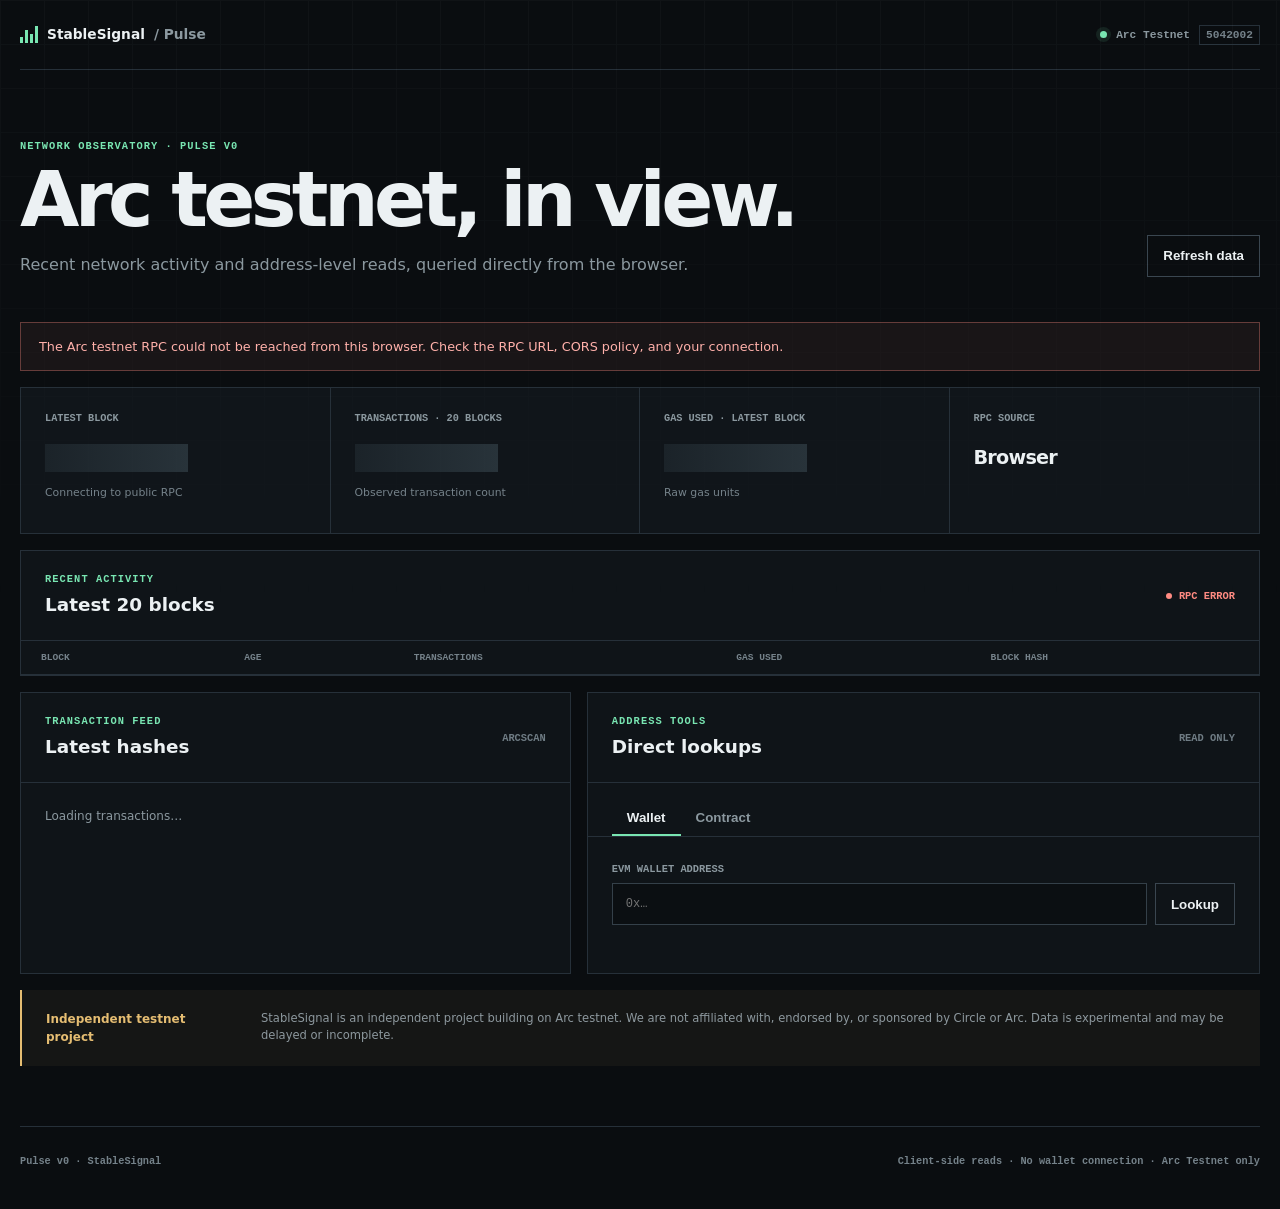
==== pulse/index.html @ 356df687 "Launch Pulse public beta" ====
<!doctype html>
<html lang="en">
  <head>
    <meta charset="UTF-8">
    <meta name="viewport" content="width=device-width, initial-scale=1.0">
    <meta name="description" content="Pulse — Arc testnet activity dashboard and research feed by StableSignal.">
    <meta name="theme-color" content="#0a0d10">
    <meta property="og:type" content="website">
    <meta property="og:title" content="Pulse public beta — StableSignal">
    <meta property="og:description" content="Inspect recent Arc testnet blocks, transactions, gas use, wallets, and contracts.">
    <meta property="og:url" content="https://stablesignal.github.io/pulse/">
    <meta property="og:image" content="https://stablesignal.github.io/assets/brand/stablesignal-pulse-og-v1.png">
    <meta property="og:image:alt" content="StableSignal Pulse public beta — Arc testnet, in view.">
    <meta name="twitter:card" content="summary_large_image">
    <meta name="twitter:image" content="https://stablesignal.github.io/assets/brand/stablesignal-pulse-og-v1.png">
    <meta name="twitter:image:alt" content="StableSignal Pulse public beta — Arc testnet, in view.">
    <link rel="canonical" href="https://stablesignal.github.io/pulse/">
    <title>Pulse — StableSignal</title>
    <script type="module" crossorigin src="/pulse/assets/index-BqpRdnOX.js"></script>
    <link rel="modulepreload" crossorigin href="/pulse/assets/utils-Bpv4vmSW.js">
    <link rel="modulepreload" crossorigin href="/pulse/assets/secp256k1-BNHPt8Gq.js">
    <link rel="modulepreload" crossorigin href="/pulse/assets/localBatchGatewayRequest-DlCigo_h.js">
    <link rel="stylesheet" crossorigin href="/pulse/assets/index-sJDBRAoM.css">
  </head>
  <body>
    <a class="skip-link" href="#main">Skip to dashboard</a>
    <div id="app"></div>
  </body>
</html>
---- pulse/assets/index-sJDBRAoM.css ----
:root{--lightningcss-light: ;--lightningcss-dark:initial;color-scheme:dark;--bg:#0a0d10;--panel:#10151a;--panel2:#141a20;--line:#263039;--text:#ecf1f3;--muted:#8b989f;--green:#79e6b2;--green-dim:#79e6b219;--amber:#e5bd72;--red:#ff8b82;font-synthesis:none;font-family:Inter,ui-sans-serif,system-ui,-apple-system,Segoe UI,sans-serif}*{box-sizing:border-box}html{scroll-behavior:smooth}body{background:var(--bg);color:var(--text);margin:0;line-height:1.5}body:before{content:"";pointer-events:none;opacity:.028;background-image:linear-gradient(var(--text) 1px,transparent 1px),linear-gradient(90deg,var(--text) 1px,transparent 1px);background-size:44px 44px;position:fixed;inset:0;-webkit-mask-image:linear-gradient(#000,#0000 75%);mask-image:linear-gradient(#000,#0000 75%)}a{color:inherit}.skip-link{z-index:20;background:var(--green);color:#07110d;padding:10px 14px;position:fixed;top:-100px;left:16px}.skip-link:focus{top:16px}.topbar,main,footer{width:min(100% - 40px,1320px);margin:auto}.topbar{border-bottom:1px solid var(--line);justify-content:space-between;align-items:center;height:70px;display:flex}.brand{align-items:center;gap:9px;font-size:.86rem;font-weight:750;text-decoration:none;display:flex}.brand b{color:var(--muted);font-weight:550}.signal{align-items:flex-end;gap:2px;height:17px;display:flex}.signal i{background:var(--green);width:3px}.signal i:first-child{height:6px}.signal i:nth-child(2){height:13px}.signal i:nth-child(3){height:9px}.signal i:nth-child(4){height:17px}.network{color:var(--muted);align-items:center;gap:9px;font:650 .7rem ui-monospace,monospace;display:flex}.network code{border:1px solid var(--line);color:#75828a;padding:3px 6px}.live-dot{background:var(--green);width:7px;height:7px;box-shadow:0 0 0 4px var(--green-dim);border-radius:50%}.intro{justify-content:space-between;align-items:end;gap:32px;padding:70px 0 45px;display:flex}.eyebrow{color:var(--green);letter-spacing:.1em;margin:0 0 12px;font:700 .65rem ui-monospace,monospace}.intro h1{letter-spacing:-.06em;margin:0 0 16px;font-size:clamp(3rem,6vw,5.5rem);line-height:.95}.intro p:last-child{color:var(--muted);margin:0;font-size:1rem}.button{min-height:42px;color:var(--text);cursor:pointer;background:0 0;border:1px solid #3a4650;padding:8px 15px;font-weight:700}.button:hover:not(:disabled){border-color:var(--green);color:var(--green)}.button:disabled{opacity:.5;cursor:wait}.alert{border:1px solid;margin-bottom:16px;padding:14px 18px}.alert.error{color:#ffb0aa;background:#ff8b8210;border-color:#ff8b8255;font-size:.8rem}.metrics{border:1px solid var(--line);background:var(--panel);grid-template-columns:repeat(4,1fr);display:grid}.metrics article{border-right:1px solid var(--line);min-height:145px;padding:24px}.metrics article:last-child{border:0}.metrics span{color:var(--muted);text-transform:uppercase;font:700 .64rem ui-monospace,monospace;display:block}.metrics strong{letter-spacing:-.04em;margin:20px 0 7px;font-size:1.7rem;display:block}.metrics small{color:#75828a;font-size:.68rem}.metrics .rpc-label{font-size:1.2rem}.skeleton{background:linear-gradient(90deg,#1b2329,#28333a,#1b2329) 0 0/200% 100%;width:55%;height:28px;animation:1.4s infinite shimmer;color:#0000!important}.panel{border:1px solid var(--line);background:#10151ae8;margin-top:16px}.panel-head{border-bottom:1px solid var(--line);justify-content:space-between;align-items:center;min-height:90px;padding:20px 24px;display:flex}.panel-head .eyebrow{margin-bottom:6px}.panel-head h2{margin:0;font-size:1.15rem}.panel-head>span{color:#6f7c84;text-transform:uppercase;font:650 .65rem ui-monospace,monospace}.state:before{content:"";background:currentColor;border-radius:50%;width:6px;height:6px;margin-right:7px;display:inline-block}.state.loading{color:var(--amber)}.state.ready{color:var(--green)}.state.failed{color:var(--red)}.table-scroll{overflow:auto}table{border-collapse:collapse;text-align:left;width:100%;min-width:790px}th{border-bottom:1px solid var(--line);color:#75828a;text-transform:uppercase;padding:11px 20px;font:700 .6rem ui-monospace,monospace}td{color:#a9b3b9;border-bottom:1px solid #202930;padding:13px 20px;font-size:.75rem}tr:last-child td{border:0}td a{color:var(--green);font-weight:700;text-decoration:none}td code{color:#7f8c93}.lower-grid{grid-template-columns:.9fr 1.1fr;gap:16px;display:grid}.transactions{margin:0;padding:0 24px 16px;list-style:none}.transactions li{border-bottom:1px solid var(--line)}.transactions li:last-child{border:0}.transactions a{justify-content:space-between;padding:13px 0;text-decoration:none;display:flex}.transactions code{color:#a9b3b9;font-size:.7rem}.transactions span{color:var(--green);font-size:.65rem}.empty{color:var(--muted);padding:24px 0;font-size:.75rem}.tabs{border-bottom:1px solid var(--line);padding:18px 24px 0;display:flex}.tab{color:var(--muted);cursor:pointer;background:0 0;border:0;border-bottom:2px solid #0000;padding:9px 15px;font-weight:700}.tab.active{border-color:var(--green);color:var(--text)}form{padding:26px 24px 18px}label{color:var(--muted);text-transform:uppercase;margin-bottom:8px;font:700 .65rem ui-monospace,monospace;display:block}.input-row{gap:8px;display:flex}input{min-width:0;color:var(--text);background:#0b0f12;border:1px solid #344049;flex:1;padding:11px 13px;font:.75rem ui-monospace,monospace}input:focus{border-color:var(--green)}.form-message{min-height:20px;margin:10px 0 0;font-size:.7rem}.error-text{color:var(--red)}.loading-text{color:var(--amber)}.lookup-result{border-top:1px solid var(--line);margin:0 24px 24px}.lookup-result div{border-bottom:1px solid var(--line);justify-content:space-between;gap:20px;padding:11px 0;font-size:.72rem;display:flex}.lookup-result span{color:var(--muted)}.lookup-result a{color:var(--green);text-decoration:none}.disclaimer{border-left:2px solid var(--amber);background:#e5bd720d;grid-template-columns:190px 1fr;gap:25px;margin-top:16px;padding:20px 24px;display:grid}.disclaimer strong{color:var(--amber);font-size:.75rem}.disclaimer p{color:#8d989e;margin:0;font-size:.72rem}footer{border-top:1px solid var(--line);color:#75828a;justify-content:space-between;gap:20px;margin-top:60px;padding:28px 0 42px;font:650 .64rem ui-monospace,monospace;display:flex}:focus-visible{outline:2px solid var(--green);outline-offset:3px}[hidden]{display:none!important}@keyframes shimmer{to{background-position:-200% 0}}@media (width<=900px){.metrics{grid-template-columns:repeat(2,1fr)}.metrics article:nth-child(2){border-right:0}.metrics article:nth-child(-n+2){border-bottom:1px solid var(--line)}.lower-grid{grid-template-columns:1fr}}@media (width<=620px){.topbar,main,footer{width:calc(100% - 28px)}.network code{display:none}.intro{flex-direction:column;align-items:start;padding-top:52px}.intro h1{font-size:3.4rem}.metrics{grid-template-columns:1fr}.metrics article,.metrics article:nth-child(2){border-right:0;border-bottom:1px solid var(--line);min-height:125px}.principles{grid-template-columns:1fr}.disclaimer{grid-template-columns:1fr;gap:7px}footer{flex-direction:column}}@media (prefers-reduced-motion:reduce){html{scroll-behavior:auto}.skeleton{animation:none}}
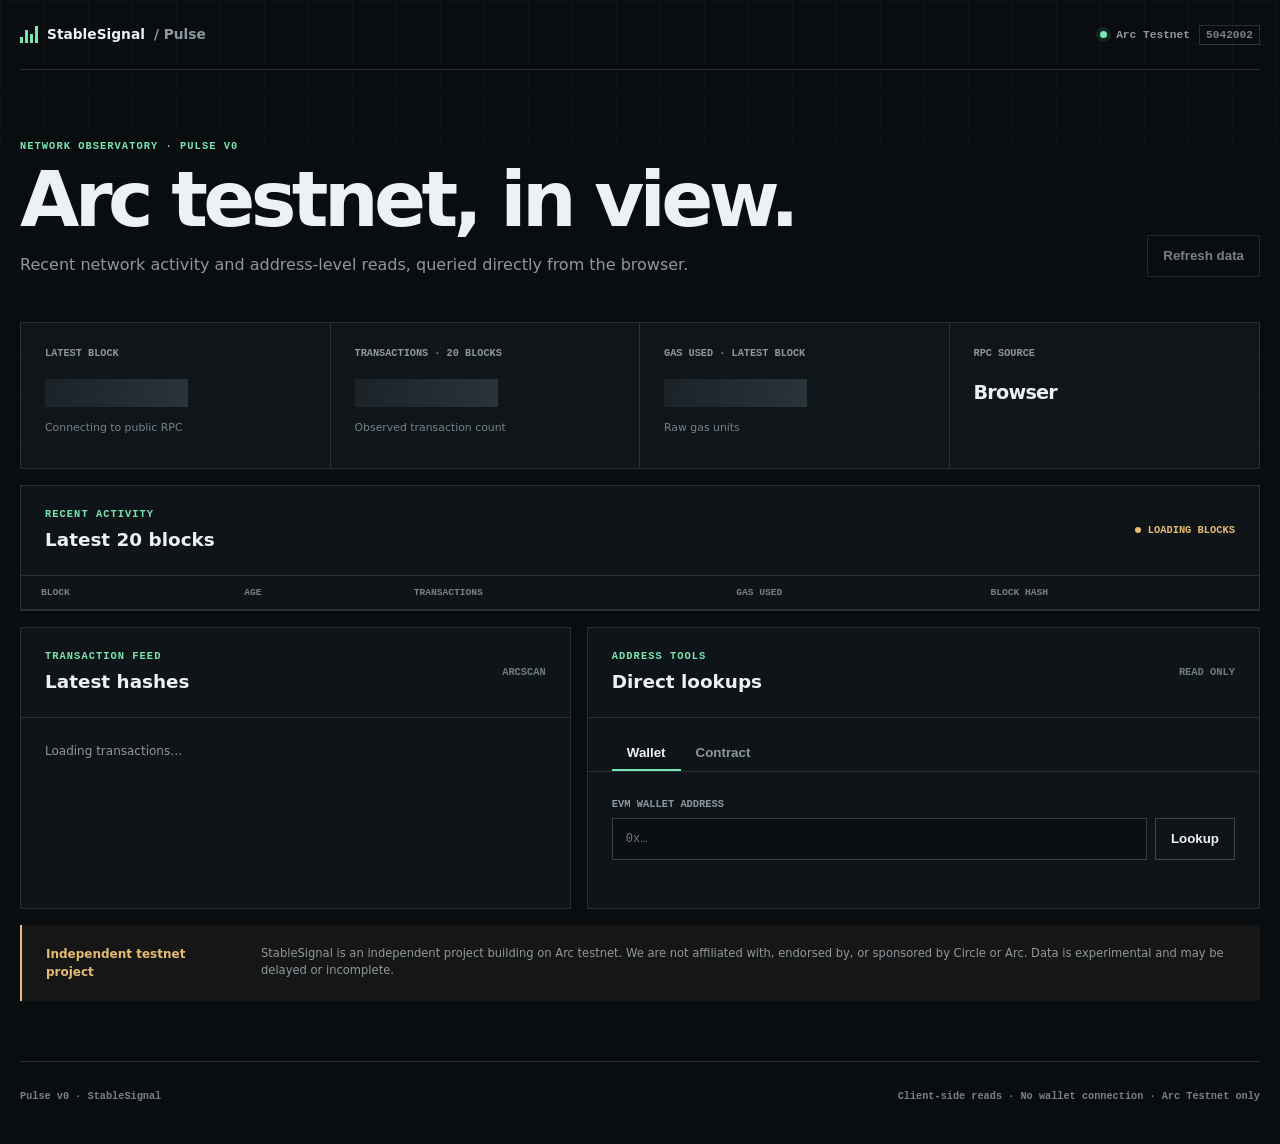
==== commit c1ee72f7: "Publish Pulse RPC retry fix" ====
--- a/pulse/index.html
+++ b/pulse/index.html
@@ -16,7 +16,7 @@
     <meta name="twitter:image:alt" content="StableSignal Pulse public beta — Arc testnet, in view.">
     <link rel="canonical" href="https://stablesignal.github.io/pulse/">
     <title>Pulse — StableSignal</title>
-    <script type="module" crossorigin src="/pulse/assets/index-BqpRdnOX.js"></script>
+    <script type="module" crossorigin src="/pulse/assets/index-CzI48eIu.js"></script>
     <link rel="modulepreload" crossorigin href="/pulse/assets/utils-Bpv4vmSW.js">
     <link rel="modulepreload" crossorigin href="/pulse/assets/secp256k1-BNHPt8Gq.js">
     <link rel="modulepreload" crossorigin href="/pulse/assets/localBatchGatewayRequest-DlCigo_h.js">
@@ -25,5 +25,6 @@
   <body>
     <a class="skip-link" href="#main">Skip to dashboard</a>
     <div id="app"></div>
+
   </body>
 </html>
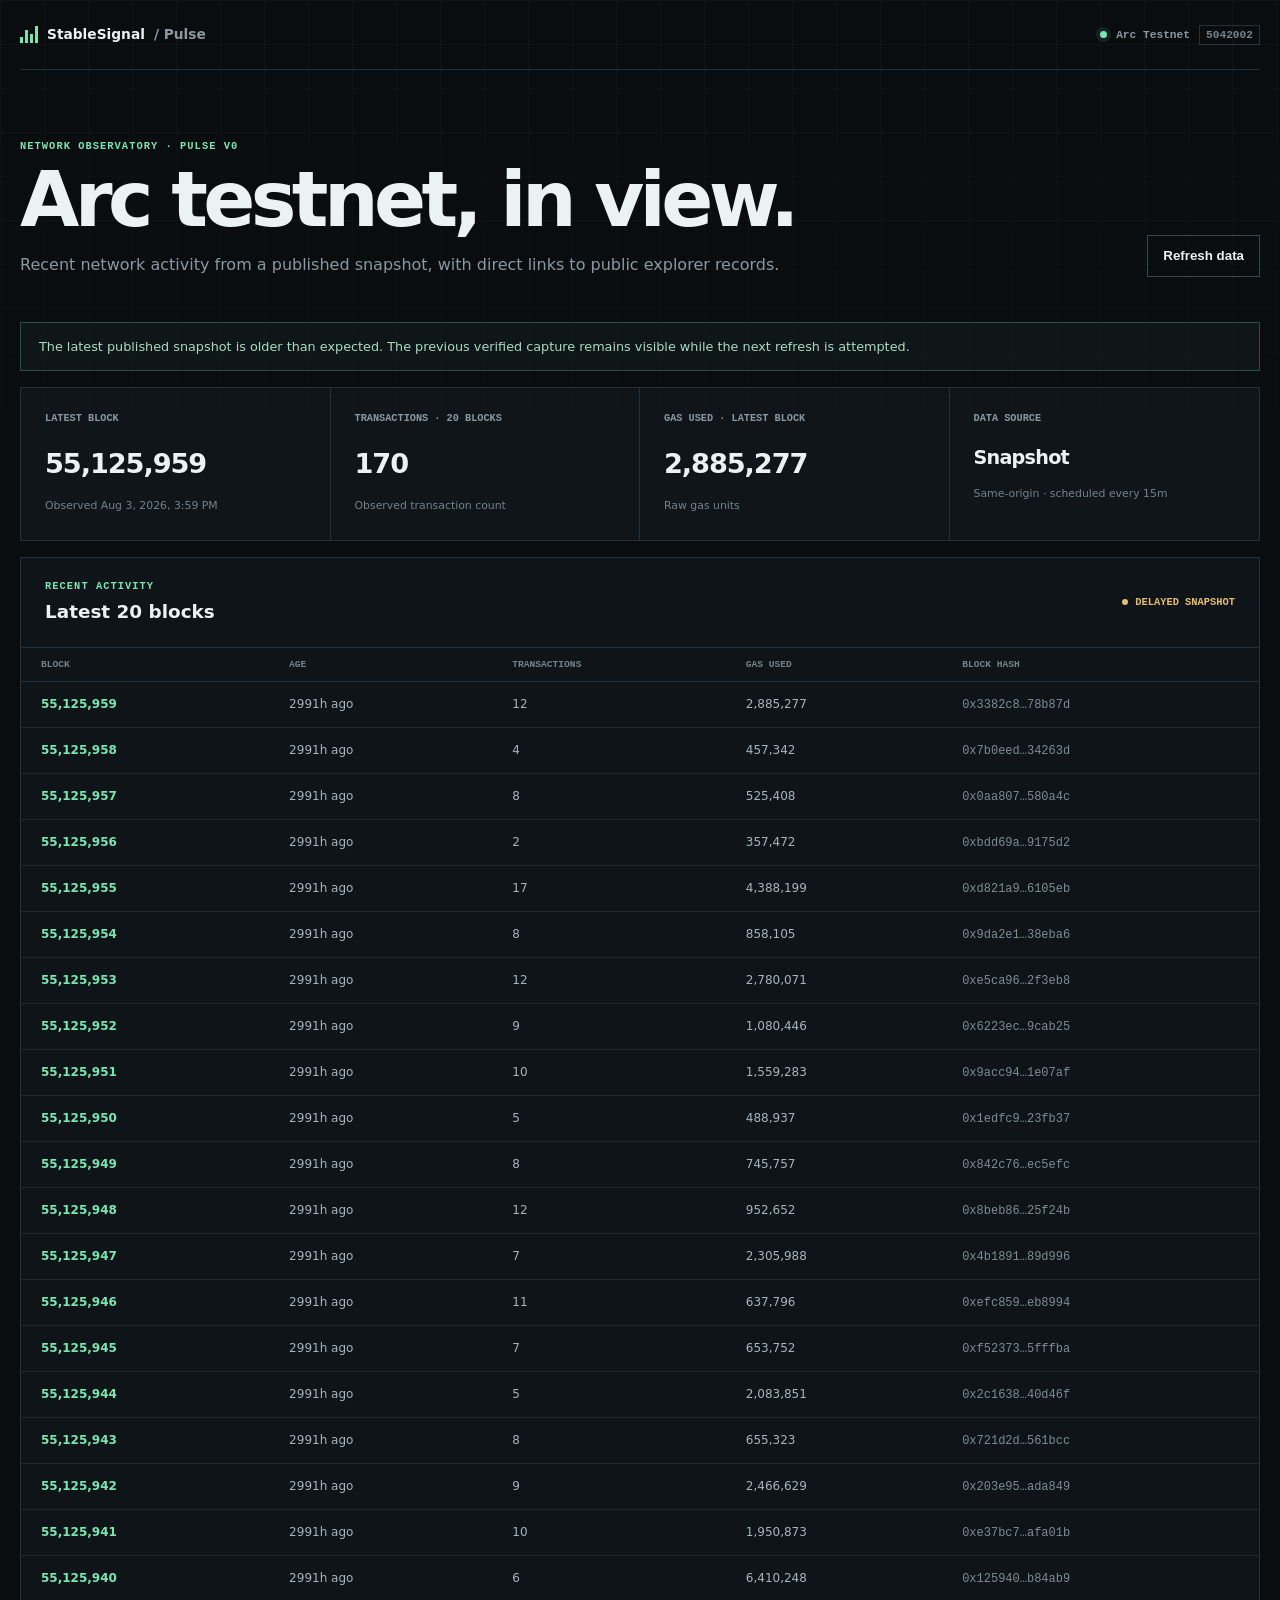
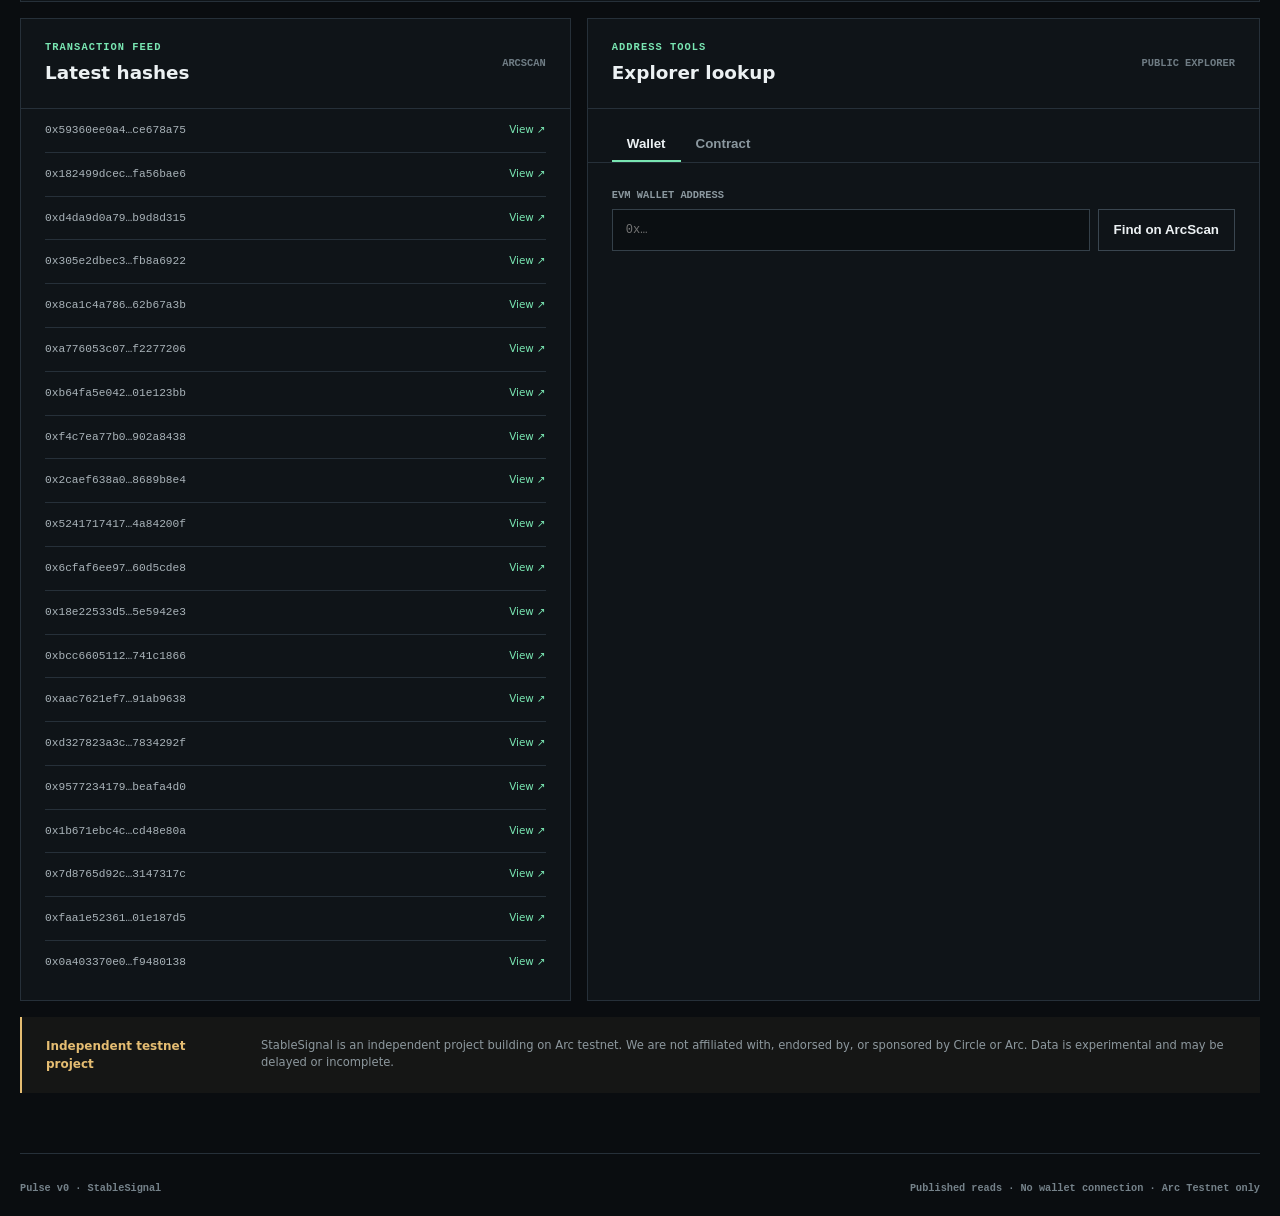
==== commit c884802d: "Deploy scheduled Pulse snapshots" ====
--- a/pulse/index.html
+++ b/pulse/index.html
@@ -16,11 +16,11 @@
     <meta name="twitter:image:alt" content="StableSignal Pulse public beta — Arc testnet, in view.">
     <link rel="canonical" href="https://stablesignal.github.io/pulse/">
     <title>Pulse — StableSignal</title>
-    <script type="module" crossorigin src="/pulse/assets/index-CzI48eIu.js"></script>
+    <script type="module" crossorigin src="/pulse/assets/index-BDKG2Xv6.js"></script>
     <link rel="modulepreload" crossorigin href="/pulse/assets/utils-Bpv4vmSW.js">
     <link rel="modulepreload" crossorigin href="/pulse/assets/secp256k1-BNHPt8Gq.js">
     <link rel="modulepreload" crossorigin href="/pulse/assets/localBatchGatewayRequest-DlCigo_h.js">
-    <link rel="stylesheet" crossorigin href="/pulse/assets/index-sJDBRAoM.css">
+    <link rel="stylesheet" crossorigin href="/pulse/assets/index-BxVTmXwG.css">
   </head>
   <body>
     <a class="skip-link" href="#main">Skip to dashboard</a>
--- a/pulse/assets/index-BxVTmXwG.css
+++ b/pulse/assets/index-BxVTmXwG.css
@@ -0,0 +1 @@
+:root{--lightningcss-light: ;--lightningcss-dark:initial;color-scheme:dark;--bg:#0a0d10;--panel:#10151a;--panel2:#141a20;--line:#263039;--text:#ecf1f3;--muted:#8b989f;--green:#79e6b2;--green-dim:#79e6b219;--amber:#e5bd72;--red:#ff8b82;font-synthesis:none;font-family:Inter,ui-sans-serif,system-ui,-apple-system,Segoe UI,sans-serif}*{box-sizing:border-box}html{scroll-behavior:smooth}body{background:var(--bg);color:var(--text);margin:0;line-height:1.5}body:before{content:"";pointer-events:none;opacity:.028;background-image:linear-gradient(var(--text) 1px,transparent 1px),linear-gradient(90deg,var(--text) 1px,transparent 1px);background-size:44px 44px;position:fixed;inset:0;-webkit-mask-image:linear-gradient(#000,#0000 75%);mask-image:linear-gradient(#000,#0000 75%)}a{color:inherit}.skip-link{z-index:20;background:var(--green);color:#07110d;padding:10px 14px;position:fixed;top:-100px;left:16px}.skip-link:focus{top:16px}.topbar,main,footer{width:min(100% - 40px,1320px);margin:auto}.topbar{border-bottom:1px solid var(--line);justify-content:space-between;align-items:center;height:70px;display:flex}.brand{align-items:center;gap:9px;font-size:.86rem;font-weight:750;text-decoration:none;display:flex}.brand b{color:var(--muted);font-weight:550}.signal{align-items:flex-end;gap:2px;height:17px;display:flex}.signal i{background:var(--green);width:3px}.signal i:first-child{height:6px}.signal i:nth-child(2){height:13px}.signal i:nth-child(3){height:9px}.signal i:nth-child(4){height:17px}.network{color:var(--muted);align-items:center;gap:9px;font:650 .7rem ui-monospace,monospace;display:flex}.network code{border:1px solid var(--line);color:#75828a;padding:3px 6px}.live-dot{background:var(--green);width:7px;height:7px;box-shadow:0 0 0 4px var(--green-dim);border-radius:50%}.intro{justify-content:space-between;align-items:end;gap:32px;padding:70px 0 45px;display:flex}.eyebrow{color:var(--green);letter-spacing:.1em;margin:0 0 12px;font:700 .65rem ui-monospace,monospace}.intro h1{letter-spacing:-.06em;margin:0 0 16px;font-size:clamp(3rem,6vw,5.5rem);line-height:.95}.intro p:last-child{color:var(--muted);margin:0;font-size:1rem}.button{min-height:42px;color:var(--text);cursor:pointer;background:0 0;border:1px solid #3a4650;padding:8px 15px;font-weight:700}.button:hover:not(:disabled){border-color:var(--green);color:var(--green)}.button:disabled{opacity:.5;cursor:wait}.alert{border:1px solid;margin-bottom:16px;padding:14px 18px}.alert.error{color:#ffb0aa;background:#ff8b8210;border-color:#ff8b8255;font-size:.8rem}.metrics{border:1px solid var(--line);background:var(--panel);grid-template-columns:repeat(4,1fr);display:grid}.metrics article{border-right:1px solid var(--line);min-height:145px;padding:24px}.metrics article:last-child{border:0}.metrics span{color:var(--muted);text-transform:uppercase;font:700 .64rem ui-monospace,monospace;display:block}.metrics strong{letter-spacing:-.04em;margin:20px 0 7px;font-size:1.7rem;display:block}.metrics small{color:#75828a;font-size:.68rem}.metrics .rpc-label{font-size:1.2rem}.skeleton{background:linear-gradient(90deg,#1b2329,#28333a,#1b2329) 0 0/200% 100%;width:55%;height:28px;animation:1.4s infinite shimmer;color:#0000!important}.panel{border:1px solid var(--line);background:#10151ae8;margin-top:16px}.panel-head{border-bottom:1px solid var(--line);justify-content:space-between;align-items:center;min-height:90px;padding:20px 24px;display:flex}.panel-head .eyebrow{margin-bottom:6px}.panel-head h2{margin:0;font-size:1.15rem}.panel-head>span{color:#6f7c84;text-transform:uppercase;font:650 .65rem ui-monospace,monospace}.state:before{content:"";background:currentColor;border-radius:50%;width:6px;height:6px;margin-right:7px;display:inline-block}.state.loading{color:var(--amber)}.state.ready{color:var(--green)}.state.failed{color:var(--red)}.table-scroll{overflow:auto}table{border-collapse:collapse;text-align:left;width:100%;min-width:790px}th{border-bottom:1px solid var(--line);color:#75828a;text-transform:uppercase;padding:11px 20px;font:700 .6rem ui-monospace,monospace}td{color:#a9b3b9;border-bottom:1px solid #202930;padding:13px 20px;font-size:.75rem}tr:last-child td{border:0}td a{color:var(--green);font-weight:700;text-decoration:none}td code{color:#7f8c93}.lower-grid{grid-template-columns:.9fr 1.1fr;gap:16px;display:grid}.transactions{margin:0;padding:0 24px 16px;list-style:none}.transactions li{border-bottom:1px solid var(--line)}.transactions li:last-child{border:0}.transactions a{justify-content:space-between;padding:13px 0;text-decoration:none;display:flex}.transactions code{color:#a9b3b9;font-size:.7rem}.transactions span{color:var(--green);font-size:.65rem}.empty{color:var(--muted);padding:24px 0;font-size:.75rem}.tabs{border-bottom:1px solid var(--line);padding:18px 24px 0;display:flex}.tab{color:var(--muted);cursor:pointer;background:0 0;border:0;border-bottom:2px solid #0000;padding:9px 15px;font-weight:700}.tab.active{border-color:var(--green);color:var(--text)}form{padding:26px 24px 18px}label{color:var(--muted);text-transform:uppercase;margin-bottom:8px;font:700 .65rem ui-monospace,monospace;display:block}.input-row{gap:8px;display:flex}input{min-width:0;color:var(--text);background:#0b0f12;border:1px solid #344049;flex:1;padding:11px 13px;font:.75rem ui-monospace,monospace}input:focus{border-color:var(--green)}.form-message{min-height:20px;margin:10px 0 0;font-size:.7rem}.error-text{color:var(--red)}.loading-text{color:var(--amber)}.lookup-result{border-top:1px solid var(--line);margin:0 24px 24px}.lookup-result div{border-bottom:1px solid var(--line);justify-content:space-between;gap:20px;padding:11px 0;font-size:.72rem;display:flex}.lookup-result span{color:var(--muted)}.lookup-result a{color:var(--green);text-decoration:none}.disclaimer{border-left:2px solid var(--amber);background:#e5bd720d;grid-template-columns:190px 1fr;gap:25px;margin-top:16px;padding:20px 24px;display:grid}.disclaimer strong{color:var(--amber);font-size:.75rem}.disclaimer p{color:#8d989e;margin:0;font-size:.72rem}footer{border-top:1px solid var(--line);color:#75828a;justify-content:space-between;gap:20px;margin-top:60px;padding:28px 0 42px;font:650 .64rem ui-monospace,monospace;display:flex}:focus-visible{outline:2px solid var(--green);outline-offset:3px}[hidden]{display:none!important}@keyframes shimmer{to{background-position:-200% 0}}@media (width<=900px){.metrics{grid-template-columns:repeat(2,1fr)}.metrics article:nth-child(2){border-right:0}.metrics article:nth-child(-n+2){border-bottom:1px solid var(--line)}.lower-grid{grid-template-columns:1fr}}@media (width<=620px){.topbar,main,footer{width:calc(100% - 28px)}.network code{display:none}.intro{flex-direction:column;align-items:start;padding-top:52px}.intro h1{font-size:3.4rem}.metrics{grid-template-columns:1fr}.metrics article,.metrics article:nth-child(2){border-right:0;border-bottom:1px solid var(--line);min-height:125px}.principles{grid-template-columns:1fr}.disclaimer{grid-template-columns:1fr;gap:7px}footer{flex-direction:column}}@media (prefers-reduced-motion:reduce){html{scroll-behavior:auto}.skeleton{animation:none}}.alert.info{color:#a9dbc3;background:#79e6b20b;border-color:#79e6b244;font-size:.8rem}.state.delayed{color:var(--amber)}@media (width<=620px){.input-row{flex-direction:column;align-items:stretch}}
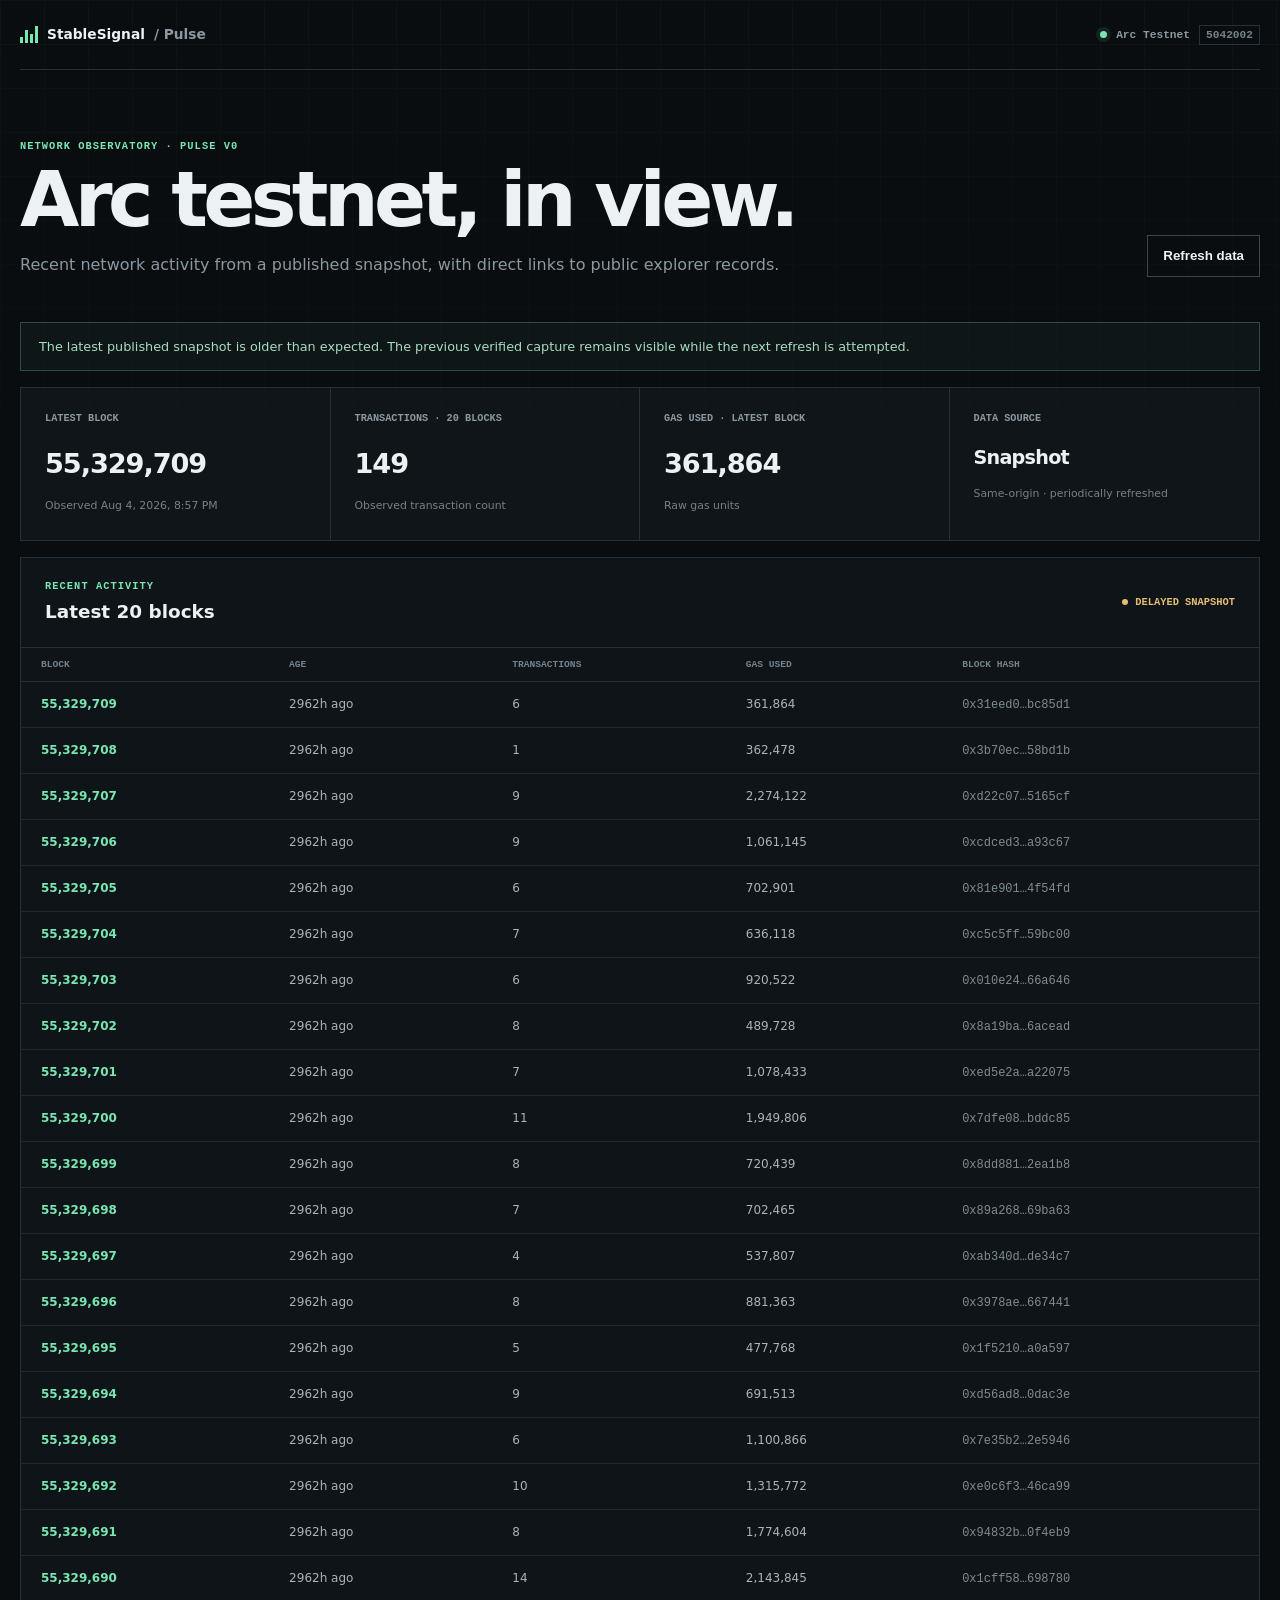
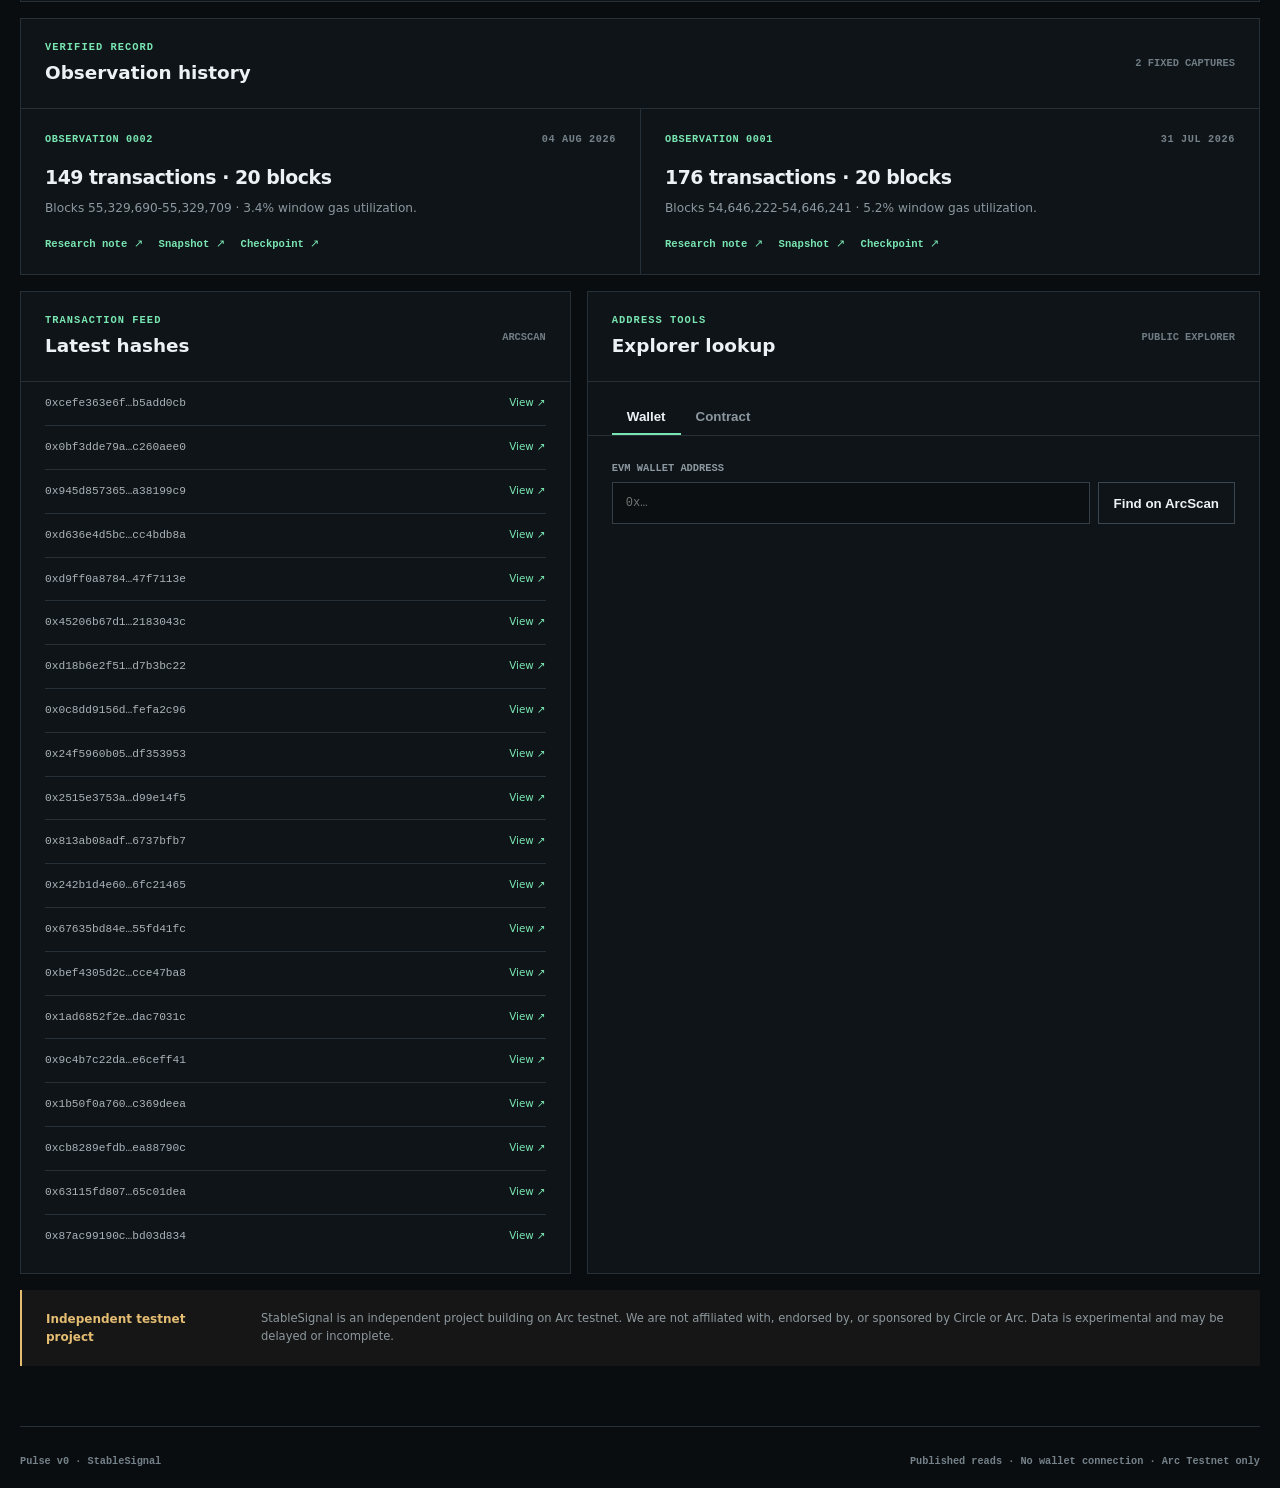
==== commit ad7415cb: "Publish Dev Log 003 evidence release" ====
--- a/pulse/index.html
+++ b/pulse/index.html
@@ -16,11 +16,11 @@
     <meta name="twitter:image:alt" content="StableSignal Pulse public beta — Arc testnet, in view.">
     <link rel="canonical" href="https://stablesignal.github.io/pulse/">
     <title>Pulse — StableSignal</title>
-    <script type="module" crossorigin src="/pulse/assets/index-BDKG2Xv6.js"></script>
+    <script type="module" crossorigin src="/pulse/assets/index-CzmCsNGt.js"></script>
     <link rel="modulepreload" crossorigin href="/pulse/assets/utils-Bpv4vmSW.js">
     <link rel="modulepreload" crossorigin href="/pulse/assets/secp256k1-BNHPt8Gq.js">
     <link rel="modulepreload" crossorigin href="/pulse/assets/localBatchGatewayRequest-DlCigo_h.js">
-    <link rel="stylesheet" crossorigin href="/pulse/assets/index-BxVTmXwG.css">
+    <link rel="stylesheet" crossorigin href="/pulse/assets/index-BhLOtj2R.css">
   </head>
   <body>
     <a class="skip-link" href="#main">Skip to dashboard</a>
--- a/pulse/assets/index-BhLOtj2R.css
+++ b/pulse/assets/index-BhLOtj2R.css
@@ -0,0 +1 @@
+:root{--lightningcss-light: ;--lightningcss-dark:initial;color-scheme:dark;--bg:#0a0d10;--panel:#10151a;--panel2:#141a20;--line:#263039;--text:#ecf1f3;--muted:#8b989f;--green:#79e6b2;--green-dim:#79e6b219;--amber:#e5bd72;--red:#ff8b82;font-synthesis:none;font-family:Inter,ui-sans-serif,system-ui,-apple-system,Segoe UI,sans-serif}*{box-sizing:border-box}html{scroll-behavior:smooth}body{background:var(--bg);color:var(--text);margin:0;line-height:1.5}body:before{content:"";pointer-events:none;opacity:.028;background-image:linear-gradient(var(--text) 1px,transparent 1px),linear-gradient(90deg,var(--text) 1px,transparent 1px);background-size:44px 44px;position:fixed;inset:0;-webkit-mask-image:linear-gradient(#000,#0000 75%);mask-image:linear-gradient(#000,#0000 75%)}a{color:inherit}.skip-link{z-index:20;background:var(--green);color:#07110d;padding:10px 14px;position:fixed;top:-100px;left:16px}.skip-link:focus{top:16px}.topbar,main,footer{width:min(100% - 40px,1320px);margin:auto}.topbar{border-bottom:1px solid var(--line);justify-content:space-between;align-items:center;height:70px;display:flex}.brand{align-items:center;gap:9px;font-size:.86rem;font-weight:750;text-decoration:none;display:flex}.brand b{color:var(--muted);font-weight:550}.signal{align-items:flex-end;gap:2px;height:17px;display:flex}.signal i{background:var(--green);width:3px}.signal i:first-child{height:6px}.signal i:nth-child(2){height:13px}.signal i:nth-child(3){height:9px}.signal i:nth-child(4){height:17px}.network{color:var(--muted);align-items:center;gap:9px;font:650 .7rem ui-monospace,monospace;display:flex}.network code{border:1px solid var(--line);color:#75828a;padding:3px 6px}.live-dot{background:var(--green);width:7px;height:7px;box-shadow:0 0 0 4px var(--green-dim);border-radius:50%}.intro{justify-content:space-between;align-items:end;gap:32px;padding:70px 0 45px;display:flex}.eyebrow{color:var(--green);letter-spacing:.1em;margin:0 0 12px;font:700 .65rem ui-monospace,monospace}.intro h1{letter-spacing:-.06em;margin:0 0 16px;font-size:clamp(3rem,6vw,5.5rem);line-height:.95}.intro p:last-child{color:var(--muted);margin:0;font-size:1rem}.button{min-height:42px;color:var(--text);cursor:pointer;background:0 0;border:1px solid #3a4650;padding:8px 15px;font-weight:700}.button:hover:not(:disabled){border-color:var(--green);color:var(--green)}.button:disabled{opacity:.5;cursor:wait}.alert{border:1px solid;margin-bottom:16px;padding:14px 18px}.alert.error{color:#ffb0aa;background:#ff8b8210;border-color:#ff8b8255;font-size:.8rem}.metrics{border:1px solid var(--line);background:var(--panel);grid-template-columns:repeat(4,1fr);display:grid}.metrics article{border-right:1px solid var(--line);min-height:145px;padding:24px}.metrics article:last-child{border:0}.metrics span{color:var(--muted);text-transform:uppercase;font:700 .64rem ui-monospace,monospace;display:block}.metrics strong{letter-spacing:-.04em;margin:20px 0 7px;font-size:1.7rem;display:block}.metrics small{color:#75828a;font-size:.68rem}.metrics .rpc-label{font-size:1.2rem}.skeleton{background:linear-gradient(90deg,#1b2329,#28333a,#1b2329) 0 0/200% 100%;width:55%;height:28px;animation:1.4s infinite shimmer;color:#0000!important}.panel{border:1px solid var(--line);background:#10151ae8;margin-top:16px}.panel-head{border-bottom:1px solid var(--line);justify-content:space-between;align-items:center;min-height:90px;padding:20px 24px;display:flex}.panel-head .eyebrow{margin-bottom:6px}.panel-head h2{margin:0;font-size:1.15rem}.panel-head>span{color:#6f7c84;text-transform:uppercase;font:650 .65rem ui-monospace,monospace}.state:before{content:"";background:currentColor;border-radius:50%;width:6px;height:6px;margin-right:7px;display:inline-block}.state.loading{color:var(--amber)}.state.ready{color:var(--green)}.state.failed{color:var(--red)}.table-scroll{overflow:auto}table{border-collapse:collapse;text-align:left;width:100%;min-width:790px}th{border-bottom:1px solid var(--line);color:#75828a;text-transform:uppercase;padding:11px 20px;font:700 .6rem ui-monospace,monospace}td{color:#a9b3b9;border-bottom:1px solid #202930;padding:13px 20px;font-size:.75rem}tr:last-child td{border:0}td a{color:var(--green);font-weight:700;text-decoration:none}td code{color:#7f8c93}.lower-grid{grid-template-columns:.9fr 1.1fr;gap:16px;display:grid}.transactions{margin:0;padding:0 24px 16px;list-style:none}.transactions li{border-bottom:1px solid var(--line)}.transactions li:last-child{border:0}.transactions a{justify-content:space-between;padding:13px 0;text-decoration:none;display:flex}.transactions code{color:#a9b3b9;font-size:.7rem}.transactions span{color:var(--green);font-size:.65rem}.empty{color:var(--muted);padding:24px 0;font-size:.75rem}.tabs{border-bottom:1px solid var(--line);padding:18px 24px 0;display:flex}.tab{color:var(--muted);cursor:pointer;background:0 0;border:0;border-bottom:2px solid #0000;padding:9px 15px;font-weight:700}.tab.active{border-color:var(--green);color:var(--text)}form{padding:26px 24px 18px}label{color:var(--muted);text-transform:uppercase;margin-bottom:8px;font:700 .65rem ui-monospace,monospace;display:block}.input-row{gap:8px;display:flex}input{min-width:0;color:var(--text);background:#0b0f12;border:1px solid #344049;flex:1;padding:11px 13px;font:.75rem ui-monospace,monospace}input:focus{border-color:var(--green)}.form-message{min-height:20px;margin:10px 0 0;font-size:.7rem}.error-text{color:var(--red)}.loading-text{color:var(--amber)}.lookup-result{border-top:1px solid var(--line);margin:0 24px 24px}.lookup-result div{border-bottom:1px solid var(--line);justify-content:space-between;gap:20px;padding:11px 0;font-size:.72rem;display:flex}.lookup-result span{color:var(--muted)}.lookup-result a{color:var(--green);text-decoration:none}.disclaimer{border-left:2px solid var(--amber);background:#e5bd720d;grid-template-columns:190px 1fr;gap:25px;margin-top:16px;padding:20px 24px;display:grid}.disclaimer strong{color:var(--amber);font-size:.75rem}.disclaimer p{color:#8d989e;margin:0;font-size:.72rem}footer{border-top:1px solid var(--line);color:#75828a;justify-content:space-between;gap:20px;margin-top:60px;padding:28px 0 42px;font:650 .64rem ui-monospace,monospace;display:flex}:focus-visible{outline:2px solid var(--green);outline-offset:3px}[hidden]{display:none!important}@keyframes shimmer{to{background-position:-200% 0}}@media (width<=900px){.metrics{grid-template-columns:repeat(2,1fr)}.metrics article:nth-child(2){border-right:0}.metrics article:nth-child(-n+2){border-bottom:1px solid var(--line)}.lower-grid{grid-template-columns:1fr}}@media (width<=620px){.topbar,main,footer{width:calc(100% - 28px)}.network code{display:none}.intro{flex-direction:column;align-items:start;padding-top:52px}.intro h1{font-size:3.4rem}.metrics{grid-template-columns:1fr}.metrics article,.metrics article:nth-child(2){border-right:0;border-bottom:1px solid var(--line);min-height:125px}.principles{grid-template-columns:1fr}.disclaimer{grid-template-columns:1fr;gap:7px}footer{flex-direction:column}}@media (prefers-reduced-motion:reduce){html{scroll-behavior:auto}.skeleton{animation:none}}.alert.info{color:#a9dbc3;background:#79e6b20b;border-color:#79e6b244;font-size:.8rem}.state.delayed{color:var(--amber)}.observation-grid{grid-template-columns:repeat(2,minmax(0,1fr));display:grid}.observation-card{min-width:0;padding:24px}.observation-card+.observation-card{border-left:1px solid var(--line)}.observation-meta,.observation-links{justify-content:space-between;align-items:center;gap:16px;display:flex}.observation-meta{color:var(--green);letter-spacing:.06em;text-transform:uppercase;font:700 .64rem ui-monospace,monospace}.observation-meta time{color:#75828a}.observation-card h3{letter-spacing:-.025em;margin:18px 0 8px;font-size:1.18rem}.observation-card p{color:var(--muted);margin:0 0 20px;font-size:.76rem}.observation-links{flex-wrap:wrap;justify-content:flex-start}.observation-links a{color:var(--green);font:700 .66rem ui-monospace,monospace;text-decoration:none}.observation-links a:hover{text-underline-offset:3px;text-decoration:underline}@media (width<=620px){.observation-grid{grid-template-columns:1fr}.observation-card+.observation-card{border-top:1px solid var(--line);border-left:0}.input-row{flex-direction:column;align-items:stretch}}
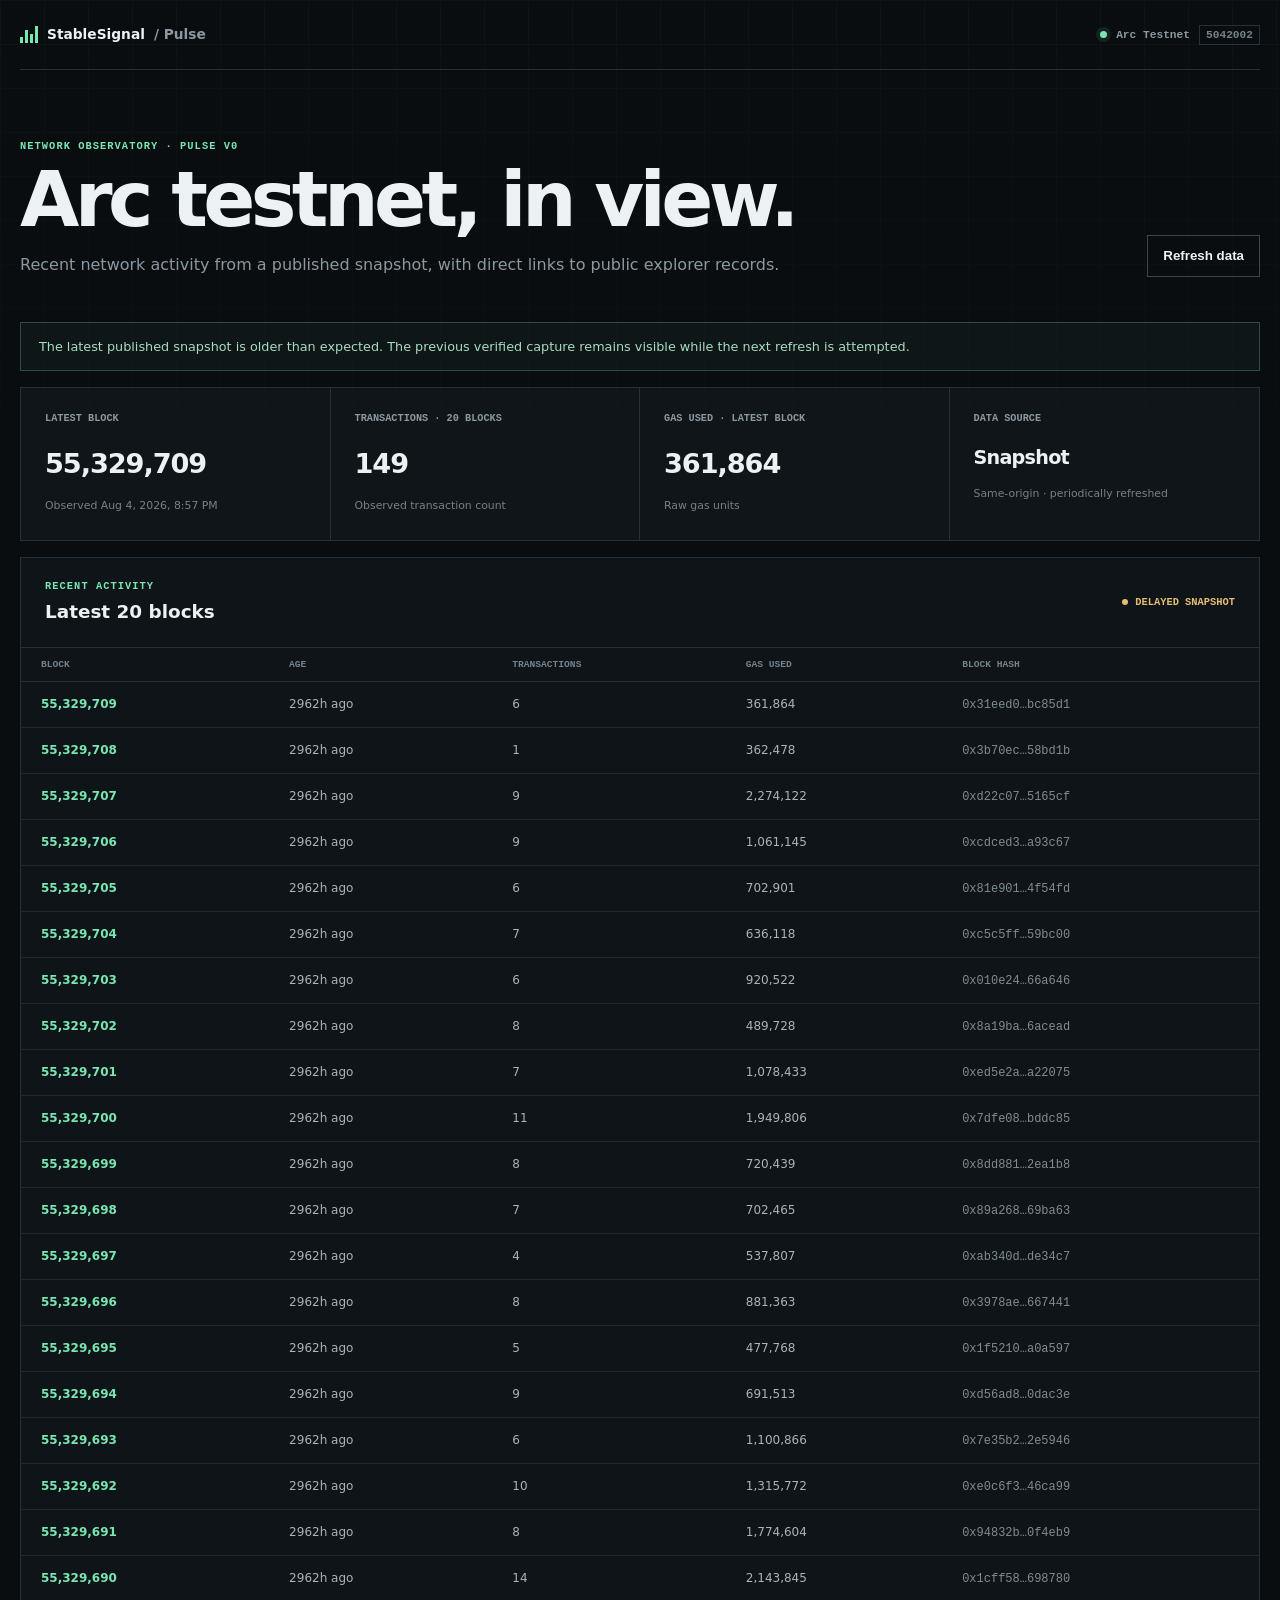
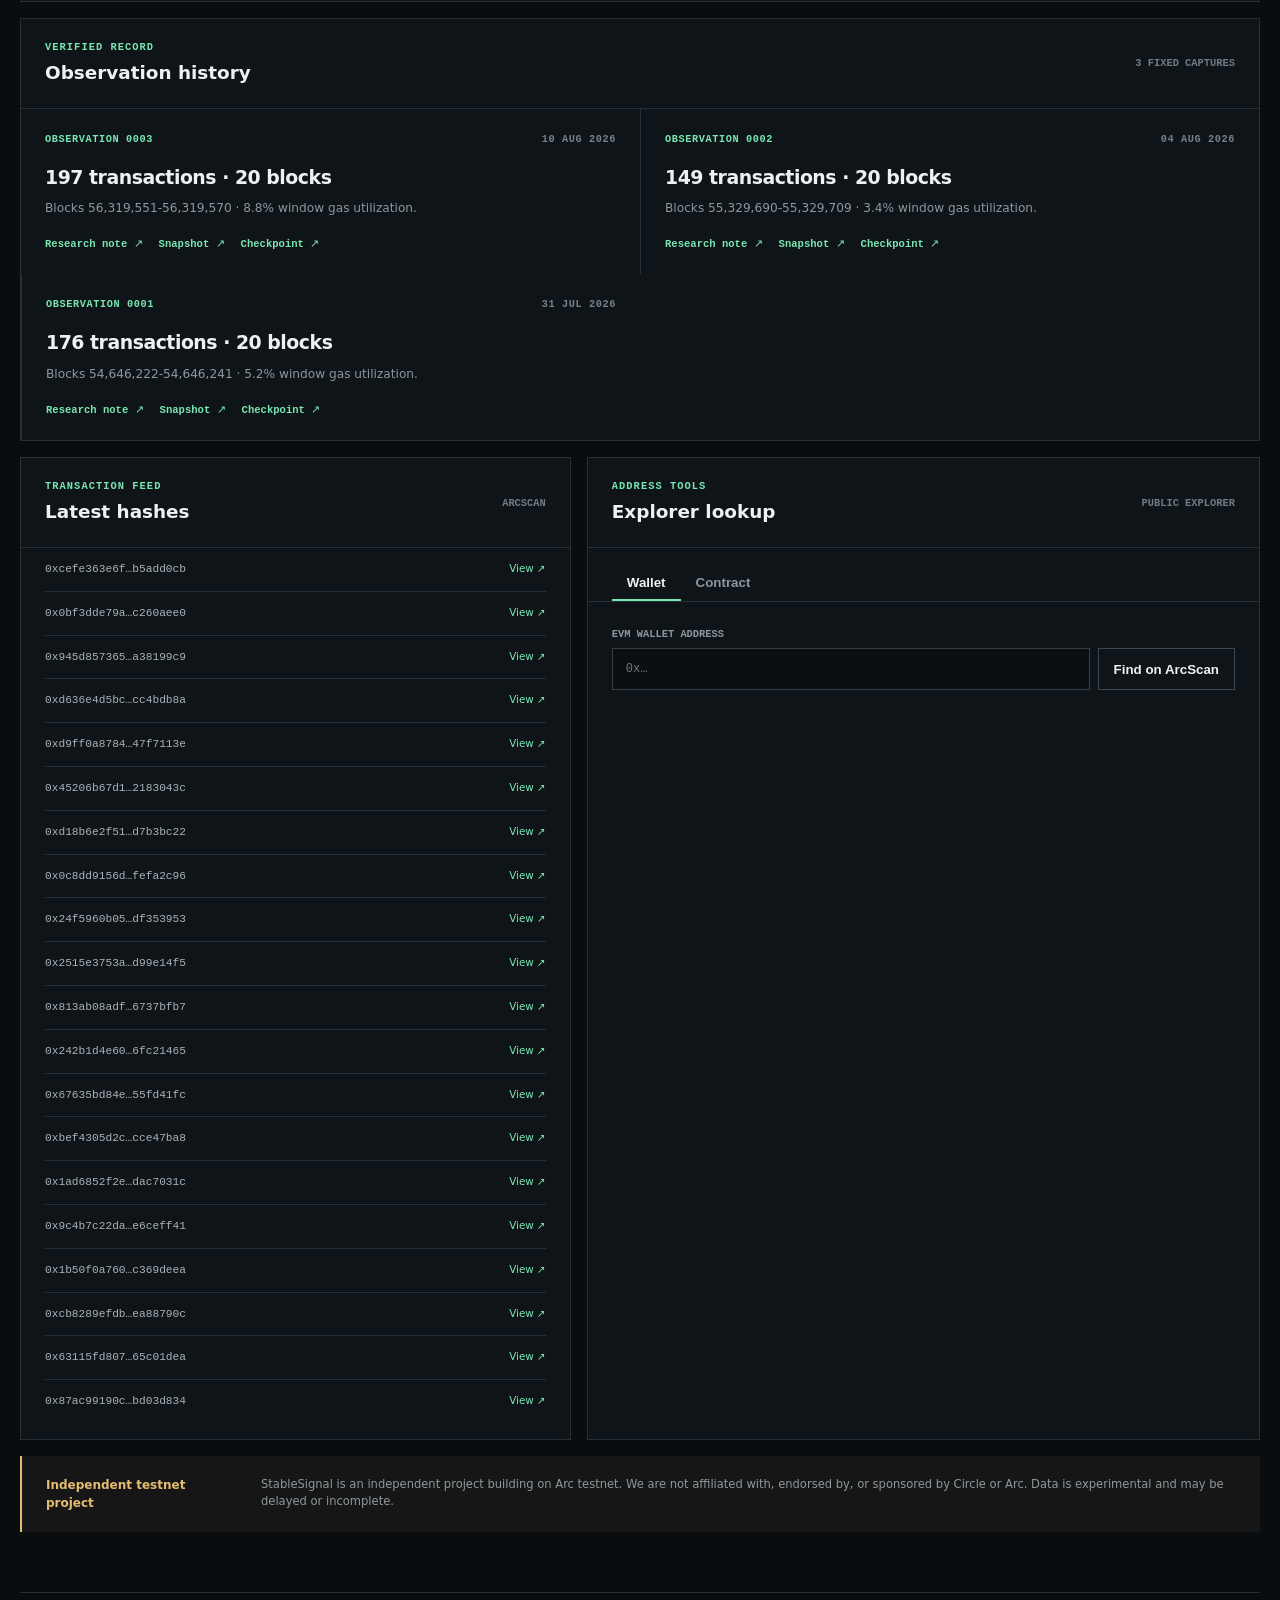
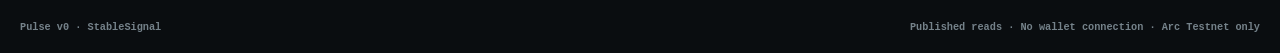
==== commit 9996081c: "Publish Observation 0003 in Pulse" ====
--- a/pulse/index.html
+++ b/pulse/index.html
@@ -16,7 +16,7 @@
     <meta name="twitter:image:alt" content="StableSignal Pulse public beta — Arc testnet, in view.">
     <link rel="canonical" href="https://stablesignal.github.io/pulse/">
     <title>Pulse — StableSignal</title>
-    <script type="module" crossorigin src="/pulse/assets/index-CzmCsNGt.js"></script>
+    <script type="module" crossorigin src="/pulse/assets/index-BclAfPbV.js"></script>
     <link rel="modulepreload" crossorigin href="/pulse/assets/utils-Bpv4vmSW.js">
     <link rel="modulepreload" crossorigin href="/pulse/assets/secp256k1-BNHPt8Gq.js">
     <link rel="modulepreload" crossorigin href="/pulse/assets/localBatchGatewayRequest-DlCigo_h.js">
